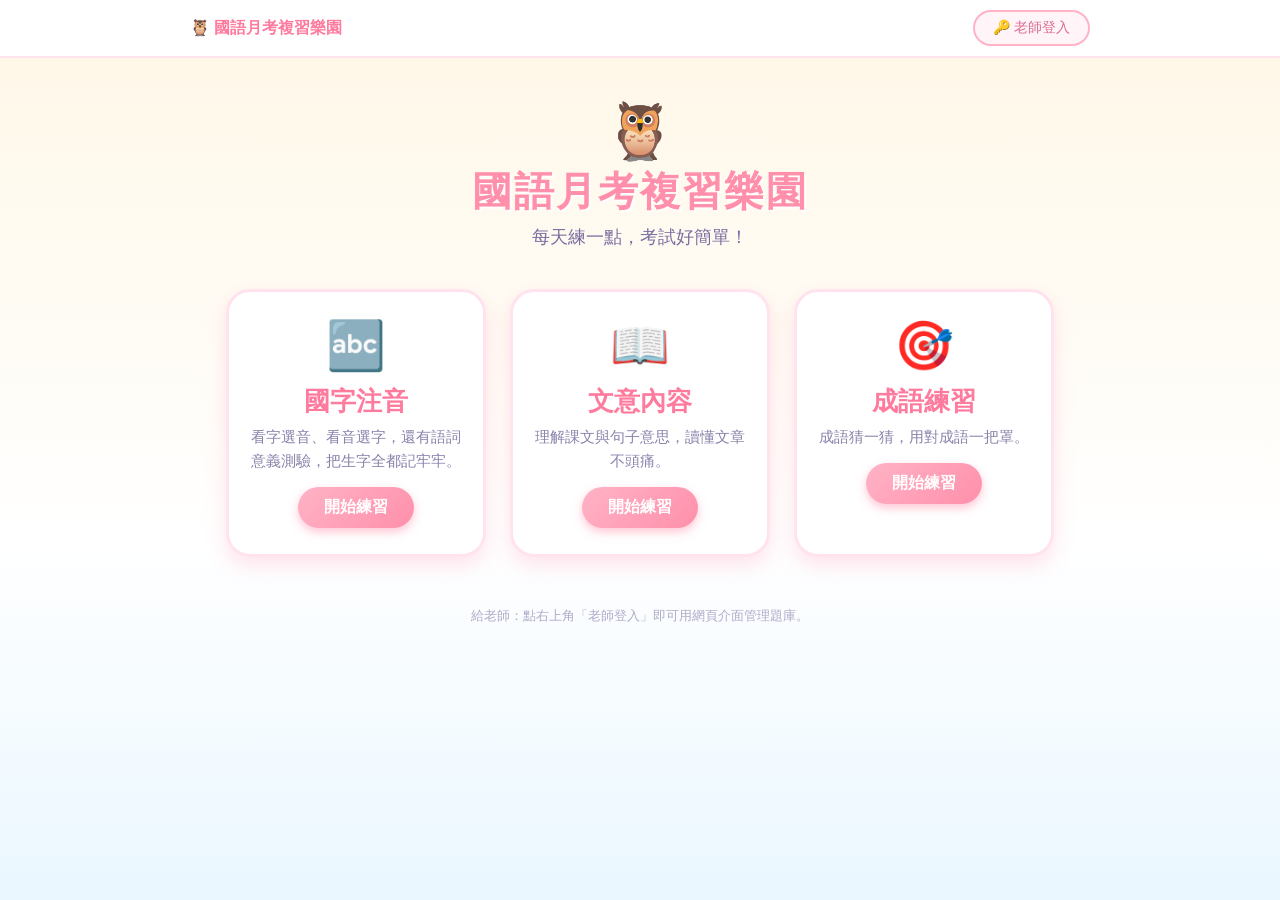
==== index.html @ 33f97861 "初始版本：國語月考複習樂園（國字注音、文意、成語練習＋老師後台管理與匯入匯出）" ====
<!DOCTYPE html>
<html lang="zh-Hant">
<head>
<meta charset="UTF-8">
<meta name="viewport" content="width=device-width, initial-scale=1.0">
<title>國語月考複習樂園</title>
<link rel="stylesheet" href="css/style.css">
</head>
<body class="home">
  <div class="topbar">
    <div class="topbar-inner">
      <span class="topbar-title">🦉 國語月考複習樂園</span>
      <button class="topbar-login" id="top-login-btn">🔑 老師登入</button>
    </div>
  </div>

  <div class="login-pop hidden" id="login-pop">
    <div class="panel">
      <h2>🔒 老師登入</h2>
      <div class="form-row">
        <label>帳號</label>
        <input type="text" id="login-user" autocomplete="username">
      </div>
      <div class="form-row">
        <label>密碼</label>
        <input type="password" id="login-pass" autocomplete="current-password">
      </div>
      <div class="center">
        <button class="btn" id="login-btn">🔑 登入後台</button>
        <button class="btn btn-gray btn-sm" id="login-cancel">取消</button>
      </div>
      <p class="form-error" id="login-error"></p>
      <p class="hint">預設帳號 teacher、密碼 1234，請到 js/config.js 修改。</p>
    </div>
  </div>

  <header class="hero">
    <div class="hero-mascot">🦉</div>
    <h1>國語月考複習樂園</h1>
    <p>每天練一點，考試好簡單！</p>
  </header>

  <main class="home-cards">
    <a class="card" href="zhuyin.html">
      <div class="card-icon">🔤</div>
      <h2>國字注音</h2>
      <p>看字選音、看音選字，還有語詞意義測驗，把生字全都記牢牢。</p>
      <span class="card-btn">開始練習</span>
    </a>

    <a class="card" href="content.html">
      <div class="card-icon">📖</div>
      <h2>文意內容</h2>
      <p>理解課文與句子意思，讀懂文章不頭痛。</p>
      <span class="card-btn">開始練習</span>
    </a>

    <a class="card" href="idiom.html">
      <div class="card-icon">🎯</div>
      <h2>成語練習</h2>
      <p>成語猜一猜，用對成語一把罩。</p>
      <span class="card-btn">開始練習</span>
    </a>
  </main>

  <footer class="credit">給老師：點右上角「老師登入」即可用網頁介面管理題庫。</footer>

  <script src="js/config.js"></script>
  <script src="js/home.js"></script>
</body>
</html>
---- css/style.css ----
/* ===== 共用可愛風格 ===== */
* { box-sizing: border-box; margin: 0; padding: 0; }

body {
  font-family: "Microsoft JhengHei", "PingFang TC", "Noto Sans TC", sans-serif;
  background: linear-gradient(180deg, #fff7e6 0%, #fff 60%, #eaf7ff 100%);
  min-height: 100vh;
  color: #4a3f6b;
}

/* ===== 首頁 ===== */
.topbar {
  background: #fff;
  border-bottom: 2px solid #ffe3ee;
  padding: 10px 16px;
}
.topbar-inner {
  max-width: 900px;
  margin: 0 auto;
  display: flex;
  justify-content: space-between;
  align-items: center;
}
.topbar-title { font-size: 16px; font-weight: bold; color: #ff7b9e; }
.topbar-login {
  border: 2px solid #ffb3c6;
  background: #fff5f9;
  color: #d96c8f;
  border-radius: 999px;
  padding: 7px 18px;
  font-size: 14px;
  font-family: inherit;
  cursor: pointer;
}
.topbar-login:hover { background: #ff8fab; color: #fff; }

.login-pop {
  max-width: 420px;
  margin: 18px auto 0;
  padding: 0 16px;
}

/* 表單 */
.form-row {
  margin-bottom: 14px;
}
.form-row label {
  display: block;
  font-size: 15px;
  color: #7a6fa0;
  margin-bottom: 6px;
  font-weight: bold;
}
.form-row input[type="text"],
.form-row input[type="password"],
.form-row select {
  width: 100%;
  border: 2px solid #ffd3e2;
  background: #fff5f9;
  border-radius: 14px;
  padding: 11px 14px;
  font-size: 16px;
  font-family: inherit;
  color: #4a3f6b;
}
.inline-row {
  display: flex;
  gap: 10px;
  align-items: center;
}
.inline-row select { flex: 1; }
.inline-row .btn { white-space: nowrap; }
.form-row input:focus, .form-row select:focus {
  outline: none;
  border-color: #ff8fab;
  background: #fff;
}
.form-error { color: #c0392b; font-size: 14px; margin-top: 10px; text-align: center; }
.btn-sm { padding: 8px 16px; font-size: 15px; }

/* 生字表格 */
.word-edit { margin-top: 16px; }
.word-table {
  width: 100%;
  border-collapse: collapse;
  background: #fff5f9;
  border-radius: 16px;
  overflow: hidden;
}
.word-table th {
  background: #ffd3e2;
  color: #a34a6b;
  padding: 10px;
  font-size: 15px;
}
.word-table td {
  padding: 8px 6px;
  text-align: center;
}
.word-table td:first-child { width: 20%; }
.word-table td:nth-child(2) { width: 26%; }
.word-table td:nth-child(3) { width: 42%; }
.word-table input {
  width: 90%;
  border: 2px solid #ffd3e2;
  background: #fff;
  border-radius: 12px;
  padding: 9px 10px;
  font-size: 17px;
  font-family: inherit;
  text-align: center;
  color: #4a3f6b;
}
.word-table textarea {
  width: 95%;
  min-height: 58px;
  border: 2px solid #ffd3e2;
  background: #fff;
  border-radius: 12px;
  padding: 8px 10px;
  font-size: 15px;
  font-family: inherit;
  text-align: left;
  color: #4a3f6b;
  line-height: 1.6;
  resize: vertical;
  box-sizing: border-box;
}
.word-table input:focus, .word-table textarea:focus { outline: none; border-color: #ff8fab; }

/* 成語表格 */
.idiom-table td:first-child { width: 13%; }
.idiom-table td:nth-child(2) { width: 24%; }
.idiom-table td:nth-child(3) { width: 30%; }
.idiom-table td:nth-child(4) { width: 12%; }
.idiom-table td:nth-child(5) { width: 12%; }
.idiom-table td:last-child { width: 9%; }
.idiom-table td:last-child button {
  background: #ffe0e6;
  border: none;
  border-radius: 10px;
  color: #c33;
  padding: 6px 10px;
  cursor: pointer;
  font-size: 14px;
}
.idiom-table td:last-child button:hover { background: #ffb3c6; }
.idiom-bank-actions { display: flex; flex-wrap: wrap; gap: 10px; margin-top: 14px; }

/* 成語作答顯示 */
.bo-line {
  font-size: 17px;
  color: #a59ec4;
  letter-spacing: 3px;
  margin: 0 0 10px;
}
.missing-blank {
  color: #ff5d8f;
  border-bottom: 4px dashed #ff8fab;
  padding: 0 4px;
  font-weight: bold;
}

/* 批次輸入 */
textarea {
  width: 100%;
  border: 2px solid #ffd3e2;
  background: #fff5f9;
  border-radius: 16px;
  padding: 12px 14px;
  font-size: 17px;
  font-family: inherit;
  color: #4a3f6b;
  line-height: 1.9;
}
textarea:focus { outline: none; border-color: #ff8fab; background: #fff; }
.tabbar { display: flex; flex-wrap: wrap; gap: 10px; }
.tabbar .chip { font-size: 15px; padding: 9px 16px; }

/* ===== 共用按鈕 ===== */
.hero {
  text-align: center;
  padding: 40px 20px 10px;
}
.hero-mascot { font-size: 56px; animation: float 3s ease-in-out infinite; }
@keyframes float {
  0%, 100% { transform: translateY(0); }
  50% { transform: translateY(-10px); }
}
.hero h1 {
  font-size: 40px;
  color: #ff8fab;
  text-shadow: 2px 2px 0 #fff;
  letter-spacing: 2px;
}
.hero p { font-size: 18px; color: #7a6fa0; margin-top: 6px; }

.home-cards {
  display: flex;
  flex-wrap: wrap;
  justify-content: center;
  gap: 24px;
  padding: 30px 16px 40px;
  max-width: 900px;
  margin: 0 auto;
}
.card {
  width: 260px;
  background: #fff;
  border-radius: 24px;
  padding: 26px 20px;
  text-align: center;
  text-decoration: none;
  color: inherit;
  box-shadow: 0 8px 20px rgba(255, 143, 171, 0.25);
  border: 3px solid #ffe3ee;
  transition: transform 0.2s, box-shadow 0.2s;
}
.card:hover { transform: translateY(-6px); box-shadow: 0 12px 28px rgba(255, 143, 171, 0.4); }
.card-icon { font-size: 48px; }
.card h2 { font-size: 26px; color: #ff7b9e; margin: 10px 0 6px; }
.card p { font-size: 15px; color: #8a82ab; line-height: 1.6; }
.card-btn {
  display: inline-block;
  margin-top: 14px;
  padding: 10px 26px;
  border-radius: 999px;
  background: linear-gradient(135deg, #ffb3c6, #ff8fab);
  color: #fff;
  font-size: 16px;
  font-weight: bold;
  box-shadow: 0 4px 10px rgba(255, 143, 171, 0.5);
}
.card-disabled { opacity: 0.55; filter: grayscale(0.4); }
.card-disabled .card-btn { background: #c9c4d8; box-shadow: none; }

.credit {
  text-align: center;
  font-size: 13px;
  color: #b0aac8;
  padding: 10px 0 30px;
}

/* ===== 共用按鈕 ===== */
.btn {
  display: inline-block;
  border: none;
  cursor: pointer;
  font-family: inherit;
  border-radius: 999px;
  background: linear-gradient(135deg, #ffb3c6, #ff8fab);
  color: #fff;
  font-size: 18px;
  font-weight: bold;
  padding: 13px 30px;
  box-shadow: 0 4px 10px rgba(255, 143, 171, 0.5);
  transition: transform 0.15s;
}
.btn:hover { transform: scale(1.05); }
.btn:disabled { opacity: 0.5; cursor: not-allowed; transform: none; }
.btn-green { background: linear-gradient(135deg, #9be08a, #5fce6b); box-shadow: 0 4px 10px rgba(95, 206, 107, 0.5); }
.btn-blue { background: linear-gradient(135deg, #8fd3ff, #5aa9ff); box-shadow: 0 4px 10px rgba(90, 169, 255, 0.5); }
.btn-gray { background: #c9c4d8; box-shadow: none; }

/* ===== 練習頁 ===== */
.quiz-header {
  display: flex;
  justify-content: space-between;
  align-items: center;
  padding: 16px 20px;
}
.quiz-header .back {
  color: #7a6fa0;
  text-decoration: none;
  font-size: 16px;
  background: #fff;
  border-radius: 999px;
  padding: 8px 16px;
  border: 2px solid #ffe3ee;
}
.quiz-header h1 { font-size: 22px; color: #ff7b9e; }
.quiz-header .header-mascot { font-size: 30px; }

/* 設定區 */
.screen { max-width: 720px; margin: 0 auto; padding: 10px 16px 40px; }
.panel {
  background: #fff;
  border-radius: 24px;
  padding: 24px;
  box-shadow: 0 8px 20px rgba(255, 143, 171, 0.2);
  border: 3px solid #ffe3ee;
  margin-bottom: 20px;
}
.panel h2 {
  font-size: 20px;
  color: #ff7b9e;
  margin-bottom: 14px;
  display: flex;
  align-items: center;
  gap: 8px;
}
.hint { font-size: 13px; color: #a59ec4; margin-bottom: 10px; margin-top: -8px; }

.chips { display: flex; flex-wrap: wrap; gap: 10px; }
.chip {
  border: 2px solid #ffd3e2;
  background: #fff5f9;
  color: #d96c8f;
  border-radius: 999px;
  padding: 10px 20px;
  font-size: 16px;
  cursor: pointer;
  font-family: inherit;
  transition: all 0.15s;
}
.chip:hover { transform: scale(1.05); }
.chip.selected {
  background: #ff8fab;
  color: #fff;
  border-color: #ff8fab;
}

/* 題目區 */
.quiz-card {
  background: #fff;
  border-radius: 24px;
  padding: 24px;
  box-shadow: 0 8px 20px rgba(255, 143, 171, 0.2);
  border: 3px solid #ffe3ee;
  text-align: center;
}
.progress-text { font-size: 15px; color: #8a82ab; }
.progress-bar {
  height: 14px;
  background: #f3eefb;
  border-radius: 999px;
  margin: 12px 0;
  overflow: hidden;
}
.progress-fill {
  height: 100%;
  width: 0%;
  background: linear-gradient(90deg, #ffb3c6, #ff8fab);
  border-radius: 999px;
  transition: width 0.3s;
}
.score-row { display: flex; justify-content: center; gap: 24px; font-size: 17px; color: #7a6fa0; margin-bottom: 6px; }

.big-display {
  font-size: 88px;
  line-height: 1.2;
  margin: 18px 0 6px;
  color: #4a3f6b;
  letter-spacing: 6px;
}
.big-display.display-def {
  font-size: 26px;
  letter-spacing: 1px;
  max-width: 620px;
}
.sound-btn {
  background: #fff;
  border: 3px dashed #ffb3c6;
  border-radius: 999px;
  font-size: 32px;
  padding: 10px 20px;
  cursor: pointer;
  box-shadow: 0 4px 8px rgba(255, 143, 171, 0.3);
}
.sound-btn:hover { transform: scale(1.1); }

.options { display: grid; grid-template-columns: 1fr 1fr; gap: 14px; margin-top: 22px; }
.option {
  border: 3px solid #ffd3e2;
  background: #fff5f9;
  border-radius: 20px;
  padding: 18px 8px;
  font-size: 30px;
  font-family: inherit;
  color: #d96c8f;
  cursor: pointer;
  transition: transform 0.12s, background 0.2s, border-color 0.2s, color 0.2s;
}
.option:hover { transform: scale(1.04); background: #ffeef4; }
.option.option-sm { font-size: 18px; line-height: 1.5; padding: 14px 10px; }
.option.selected-correct, .option.correct-show {
  background: #7bd88f !important;
  border-color: #4caf69 !important;
  color: #fff !important;
}
.option.selected-wrong {
  background: #ff8f8f !important;
  border-color: #e85555 !important;
  color: #fff !important;
  animation: shake 0.3s;
}
@keyframes shake {
  0%, 100% { transform: translateX(0); }
  25% { transform: translateX(-6px); }
  75% { transform: translateX(6px); }
}

.feedback {
  margin-top: 18px;
  padding: 14px;
  border-radius: 16px;
  font-size: 18px;
  font-weight: bold;
  min-height: 56px;
  display: flex;
  flex-direction: column;
  align-items: center;
  justify-content: center;
  gap: 4px;
  text-align: center;
}
.feedback.ok { background: #e4f9e9; color: #2e8b4e; }
.feedback.no { background: #ffe8e8; color: #c0392b; }
.feedback-wrap { margin-top: 16px; }

/* ===== 文意測驗 ===== */
.passage-head {
  display: flex;
  justify-content: space-between;
  align-items: center;
  margin: 14px 2px 0;
}
.passage-head span { font-size: 17px; color: #7a6fa0; font-weight: bold; }
.passage-box {
  background: #fff8e6;
  border: 3px solid #ffe8b0;
  border-radius: 18px;
  padding: 16px 18px;
  margin-top: 10px;
  text-align: left;
  line-height: 2.2;
  font-size: 19px;
  color: #6b5a2e;
}
.type-tag {
  display: inline-block;
  background: #ffe3ee;
  color: #d96c8f;
  border-radius: 999px;
  padding: 4px 14px;
  font-size: 13px;
  font-weight: bold;
  margin: 16px 0 0;
}
.question-text {
  font-size: 22px;
  font-weight: bold;
  color: #4a3f6b;
  text-align: left;
  margin-top: 10px;
  line-height: 1.7;
}
.options-col { display: grid; grid-template-columns: 1fr; gap: 12px; margin-top: 16px; }
.option-text {
  border: 3px solid #ffd3e2;
  background: #fff5f9;
  border-radius: 18px;
  padding: 14px 18px;
  font-size: 18px;
  font-family: inherit;
  color: #4a3f6b;
  cursor: pointer;
  text-align: left;
  line-height: 1.7;
  display: flex;
  gap: 10px;
  align-items: flex-start;
  transition: transform 0.12s, background 0.2s, border-color 0.2s;
}
.option-text .opt-letter { color: #d96c8f; font-weight: bold; }
.option-text:hover { transform: scale(1.02); background: #ffeef4; }
.option-text.selected-correct, .option-text.correct-show {
  background: #7bd88f !important;
  border-color: #4caf69 !important;
  color: #fff !important;
}
.option-text.selected-wrong {
  background: #ff8f8f !important;
  border-color: #e85555 !important;
  color: #fff !important;
  animation: shake 0.3s;
}
.option-text.selected-correct .opt-letter,
.option-text.selected-wrong .opt-letter,
.option-text.correct-show .opt-letter { color: #fff; }
.explain-line { font-size: 15px; font-weight: normal; line-height: 1.7; margin-top: 6px; display: inline-block; }
.wrong-q { font-size: 15px; color: #7a6fa0; line-height: 1.6; }

/* ===== 後台文意編輯器 ===== */
.admin-input {
  width: 100%;
  border: 2px solid #ffd3e2;
  background: #fff;
  border-radius: 12px;
  padding: 10px 12px;
  font-size: 16px;
  font-family: inherit;
  color: #4a3f6b;
}
.admin-input:focus { outline: none; border-color: #ff8fab; }
.subtitle { font-size: 16px; color: #d96c8f; margin: 16px 0 10px; }
.q-block {
  border: 2px solid #ffd3e2;
  background: #fff8fb;
  border-radius: 16px;
  padding: 12px 14px;
  margin-bottom: 14px;
}
.q-head { display: flex; flex-wrap: wrap; gap: 8px; align-items: center; margin-bottom: 8px; }
.q-head b { color: #a34a6b; font-size: 15px; }
.q-type {
  border: 2px solid #ffd3e2;
  background: #fff;
  border-radius: 999px;
  padding: 6px 12px;
  font-size: 14px;
  font-family: inherit;
  color: #4a3f6b;
}
.opt-list { display: grid; gap: 8px; margin-top: 8px; }
.opt-line {
  display: grid;
  grid-template-columns: auto auto 1fr;
  gap: 8px;
  align-items: center;
  background: #fff;
  border: 2px solid #ffd3e2;
  border-radius: 12px;
  padding: 8px 10px;
}
.opt-line.correct-row { border-color: #7bd88f; background: #f1fbef; }
.opt-line .opt-letter-tag { color: #d96c8f; font-weight: bold; }

/* 結算畫面 */
.result-anim { font-size: 64px; margin: 12px 0; }
.stars-row { font-size: 44px; letter-spacing: 6px; margin: 8px 0; }
.result-score { font-size: 22px; color: #7a6fa0; margin: 8px 0 16px; }
.wrong-list {
  text-align: left;
  background: #fff5f9;
  border-radius: 16px;
  padding: 14px 18px;
  margin: 12px 0;
}
.wrong-list h3 { color: #d96c8f; font-size: 16px; margin-bottom: 8px; }
.wrong-list li { font-size: 15px; color: #7a6fa0; list-style: none; margin: 5px 0; display: flex; gap: 6px; align-items: center; }
.wrong-list .spelling { font-size: 13px; color: #a59ec4; }
  .wrong-list .def { font-size: 13px; color: #6f9e5f; }

.center { text-align: center; }
.hidden { display: none !important; }

@media (max-width: 520px) {
  .big-display { font-size: 64px; }
  .options { grid-template-columns: 1fr 1fr; gap: 10px; }
  .option { font-size: 24px; padding: 14px 6px; }
  .hero h1 { font-size: 30px; }
  .question-text { font-size: 19px; }
  .option-text { font-size: 16px; padding: 12px 14px; }
  .passage-box { font-size: 17px; }
}
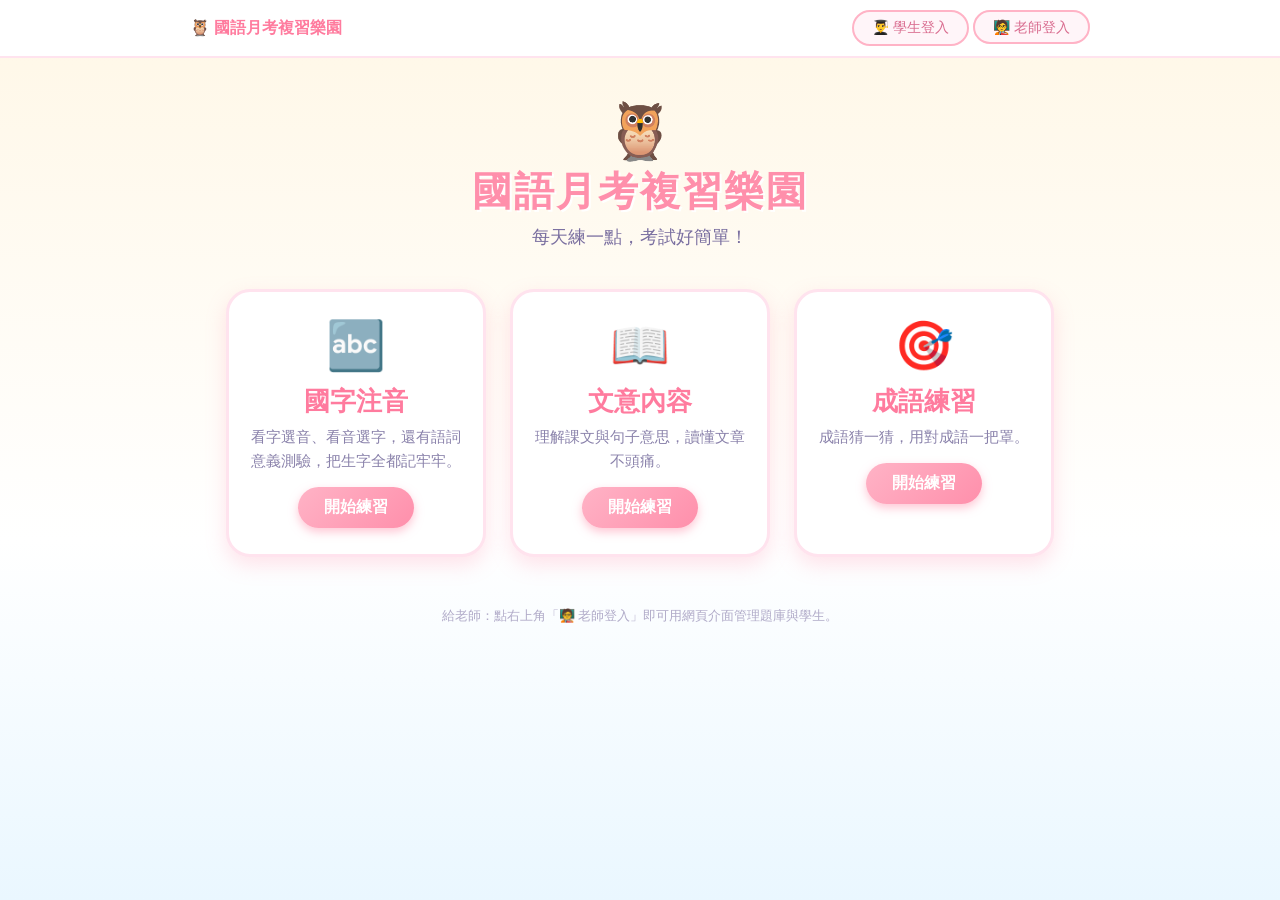
==== commit 25645e2e: "feat: 會員登入系統重構 - 老師帳號/密碼登入取代單一 admin token - 新增 teachers / teacher_sessions 資料表，每位老師有獨立帳號綁定班級 - stud" ====
--- a/index.html
+++ b/index.html
@@ -10,27 +10,67 @@
   <div class="topbar">
     <div class="topbar-inner">
       <span class="topbar-title">🦉 國語月考複習樂園</span>
-      <button class="topbar-login" id="top-login-btn">🔑 老師登入</button>
+      <div class="topbar-buttons">
+        <button class="topbar-login" id="top-student-btn">👨‍🎓 學生登入</button>
+        <span id="student-welcome-text" style="display:none; font-weight:bold; margin-right:8px"></span>
+        <button class="topbar-login" id="top-ranking-btn" style="display:none">🏆 排名</button>
+        <button class="topbar-login" id="change-student-password-btn-top" style="display:none">🔑 修改密碼</button>
+        <button class="topbar-login" id="student-logout-btn" style="display:none">🚪 登出</button>
+        <a class="topbar-login" href="teacher.html" id="top-teacher-btn" style="text-decoration:none;cursor:pointer">🧑‍🏫 老師登入</a>
+      </div>
     </div>
   </div>
 
-  <div class="login-pop hidden" id="login-pop">
+  <!-- 學生登入彈窗 -->
+  <div class="login-pop hidden" id="student-login-pop">
     <div class="panel">
-      <h2>🔒 老師登入</h2>
+      <h2>👨‍🎓 學生登入</h2>
       <div class="form-row">
-        <label>帳號</label>
-        <input type="text" id="login-user" autocomplete="username">
+        <label>座號</label>
+        <input type="text" id="student-seat" placeholder="例如：01">
       </div>
       <div class="form-row">
         <label>密碼</label>
-        <input type="password" id="login-pass" autocomplete="current-password">
+        <input type="password" id="student-password" placeholder="輸入密碼">
       </div>
       <div class="center">
-        <button class="btn" id="login-btn">🔑 登入後台</button>
-        <button class="btn btn-gray btn-sm" id="login-cancel">取消</button>
+        <button class="btn btn-blue" id="student-login-btn">登入</button>
+        <button class="btn btn-gray btn-sm" id="student-login-cancel">取消</button>
       </div>
-      <p class="form-error" id="login-error"></p>
-      <p class="hint">預設帳號 teacher、密碼 1234，請到 js/config.js 修改。</p>
+      <p class="form-error" id="student-login-error"></p>
+      <div class="center" style="margin-top:12px">
+        <button class="btn btn-sm" id="change-student-password-btn" style="display:none">🔑 修改密碼</button>
+      </div>
+      <div id="change-password-section" class="hidden" style="margin-top:12px; border-top:1px solid #ccc; padding-top:12px">
+        <p class="hint">修改密碼</p>
+        <div class="form-row"><label>舊密碼</label><input type="password" id="old-password"></div>
+        <div class="form-row"><label>新密碼</label><input type="password" id="new-password"></div>
+        <div class="form-row"><label>確認新密碼</label><input type="password" id="confirm-password"></div>
+        <div class="center">
+          <button class="btn btn-sm btn-green" id="submit-change-btn">確認修改</button>
+          <button class="btn btn-sm btn-gray" id="cancel-change-btn">取消</button>
+        </div>
+        <p class="hint" id="change-pwd-msg"></p>
+      </div>
+      <p class="hint" id="student-welcome" style="margin-top:8px;font-weight:bold"></p>
+    </div>
+  </div>
+
+  <!-- 排名彈窗 -->
+  <div class="login-pop hidden" id="ranking-pop">
+    <div class="panel" style="max-width:400px">
+      <h2>🏆 答對題數排名</h2>
+      <table class="word-table" style="margin-top:12px">
+        <thead>
+          <tr><th>排名</th><th>座號</th><th>答對數</th><th>總題數</th></tr>
+        </thead>
+        <tbody id="ranking-tbody"></tbody>
+      </table>
+      <div class="center" style="margin-top:12px">
+        <button class="btn btn-gray btn-sm" id="ranking-close">關閉</button>
+        <button class="btn btn-blue btn-sm" id="ranking-refresh">重新整理</button>
+      </div>
+      <p class="hint" id="ranking-msg" style="margin-top:8px"></p>
     </div>
   </div>
 
@@ -63,7 +103,7 @@
     </a>
   </main>
 
-  <footer class="credit">給老師：點右上角「老師登入」即可用網頁介面管理題庫。</footer>
+  <footer class="credit">給老師：點右上角「🧑‍🏫 老師登入」即可用網頁介面管理題庫與學生。</footer>
 
   <script src="js/config.js"></script>
   <script src="js/home.js"></script>
--- a/css/style.css
+++ b/css/style.css
@@ -65,6 +65,7 @@
 }
 .inline-row {
   display: flex;
+  flex-wrap: wrap;
   gap: 10px;
   align-items: center;
 }
@@ -283,6 +284,10 @@
 
 /* 設定區 */
 .screen { max-width: 720px; margin: 0 auto; padding: 10px 16px 40px; }
+.screen-wide { max-width: 1100px; }
+@media (max-width: 720px) {
+  .screen-wide { max-width: 100%; }
+}
 .panel {
   background: #fff;
   border-radius: 24px;
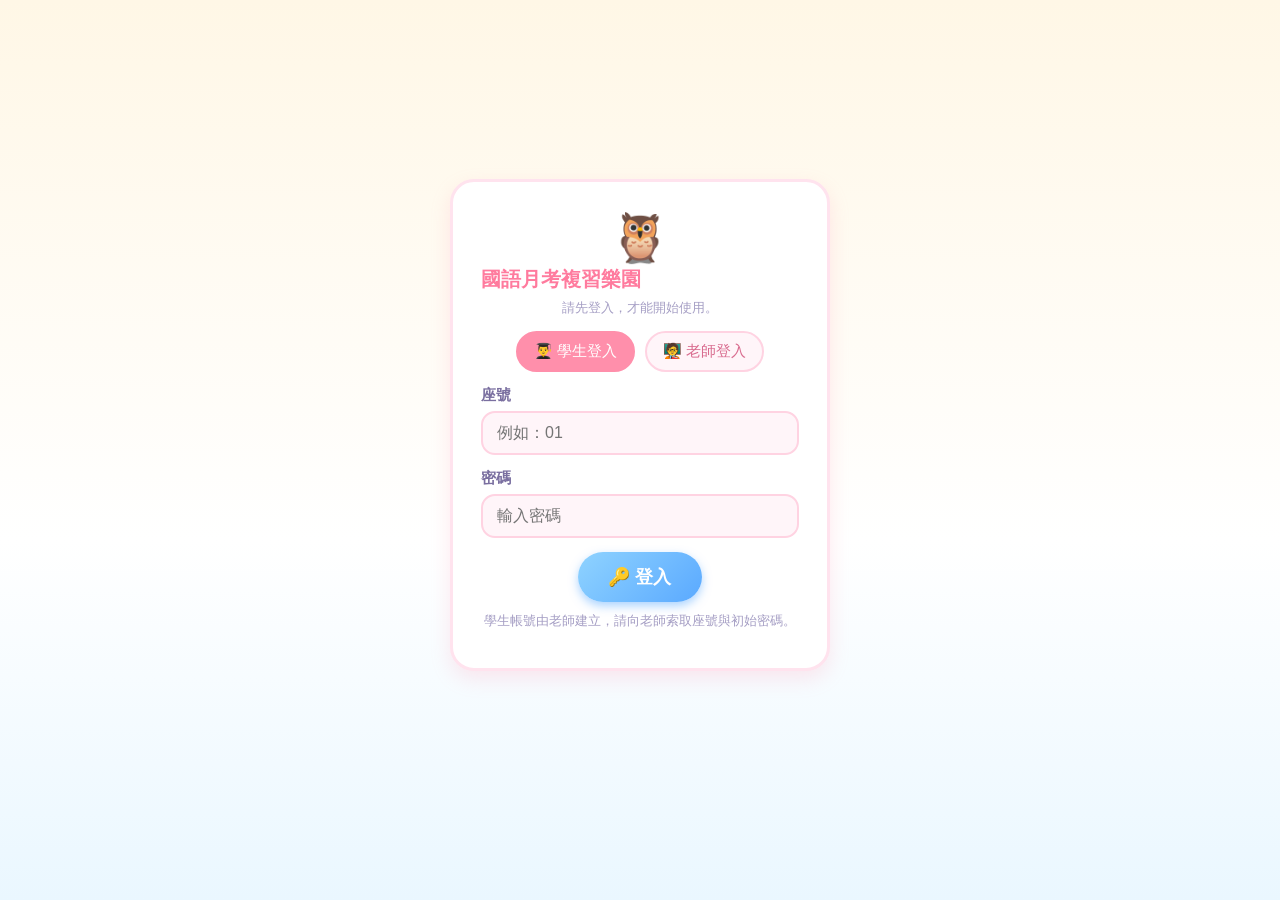
==== commit 74e15067: "重新規劃登入與版面：統一登入頁、角色門禁、雲端同步修正、Worker ranking 班級過濾、Pages 部署" ====
--- a/index.html
+++ b/index.html
@@ -11,48 +11,11 @@
     <div class="topbar-inner">
       <span class="topbar-title">🦉 國語月考複習樂園</span>
       <div class="topbar-buttons">
-        <button class="topbar-login" id="top-student-btn">👨‍🎓 學生登入</button>
         <span id="student-welcome-text" style="display:none; font-weight:bold; margin-right:8px"></span>
         <button class="topbar-login" id="top-ranking-btn" style="display:none">🏆 排名</button>
-        <button class="topbar-login" id="change-student-password-btn-top" style="display:none">🔑 修改密碼</button>
+        <button class="topbar-login" id="change-student-password-btn" style="display:none">🔑 修改密碼</button>
         <button class="topbar-login" id="student-logout-btn" style="display:none">🚪 登出</button>
-        <a class="topbar-login" href="teacher.html" id="top-teacher-btn" style="text-decoration:none;cursor:pointer">🧑‍🏫 老師登入</a>
       </div>
-    </div>
-  </div>
-
-  <!-- 學生登入彈窗 -->
-  <div class="login-pop hidden" id="student-login-pop">
-    <div class="panel">
-      <h2>👨‍🎓 學生登入</h2>
-      <div class="form-row">
-        <label>座號</label>
-        <input type="text" id="student-seat" placeholder="例如：01">
-      </div>
-      <div class="form-row">
-        <label>密碼</label>
-        <input type="password" id="student-password" placeholder="輸入密碼">
-      </div>
-      <div class="center">
-        <button class="btn btn-blue" id="student-login-btn">登入</button>
-        <button class="btn btn-gray btn-sm" id="student-login-cancel">取消</button>
-      </div>
-      <p class="form-error" id="student-login-error"></p>
-      <div class="center" style="margin-top:12px">
-        <button class="btn btn-sm" id="change-student-password-btn" style="display:none">🔑 修改密碼</button>
-      </div>
-      <div id="change-password-section" class="hidden" style="margin-top:12px; border-top:1px solid #ccc; padding-top:12px">
-        <p class="hint">修改密碼</p>
-        <div class="form-row"><label>舊密碼</label><input type="password" id="old-password"></div>
-        <div class="form-row"><label>新密碼</label><input type="password" id="new-password"></div>
-        <div class="form-row"><label>確認新密碼</label><input type="password" id="confirm-password"></div>
-        <div class="center">
-          <button class="btn btn-sm btn-green" id="submit-change-btn">確認修改</button>
-          <button class="btn btn-sm btn-gray" id="cancel-change-btn">取消</button>
-        </div>
-        <p class="hint" id="change-pwd-msg"></p>
-      </div>
-      <p class="hint" id="student-welcome" style="margin-top:8px;font-weight:bold"></p>
     </div>
   </div>
 
@@ -71,6 +34,21 @@
         <button class="btn btn-blue btn-sm" id="ranking-refresh">重新整理</button>
       </div>
       <p class="hint" id="ranking-msg" style="margin-top:8px"></p>
+    </div>
+  </div>
+
+  <!-- 修改密碼彈窗 -->
+  <div class="login-pop hidden" id="change-pwd-pop">
+    <div class="panel" style="max-width:360px">
+      <h2>🔑 修改密碼</h2>
+      <div class="form-row"><label>舊密碼</label><input type="password" id="old-password"></div>
+      <div class="form-row"><label>新密碼</label><input type="password" id="new-password"></div>
+      <div class="form-row"><label>確認新密碼</label><input type="password" id="confirm-password"></div>
+      <div class="center">
+        <button class="btn btn-blue" id="submit-change-btn">確認修改</button>
+        <button class="btn btn-gray btn-sm" id="cancel-change-btn">取消</button>
+      </div>
+      <p class="hint" id="change-pwd-msg" style="margin-top:8px"></p>
     </div>
   </div>
 
@@ -103,9 +81,11 @@
     </a>
   </main>
 
-  <footer class="credit">給老師：點右上角「🧑‍🏫 老師登入」即可用網頁介面管理題庫與學生。</footer>
+  <footer class="credit">給老師：請先到 <a href="login.html" style="color:inherit">登入頁</a> 以老師帳號登入。</footer>
 
   <script src="js/config.js"></script>
+  <script src="js/app-config.js"></script>
+  <script src="js/cloud.js"></script>
   <script src="js/home.js"></script>
 </body>
 </html>
